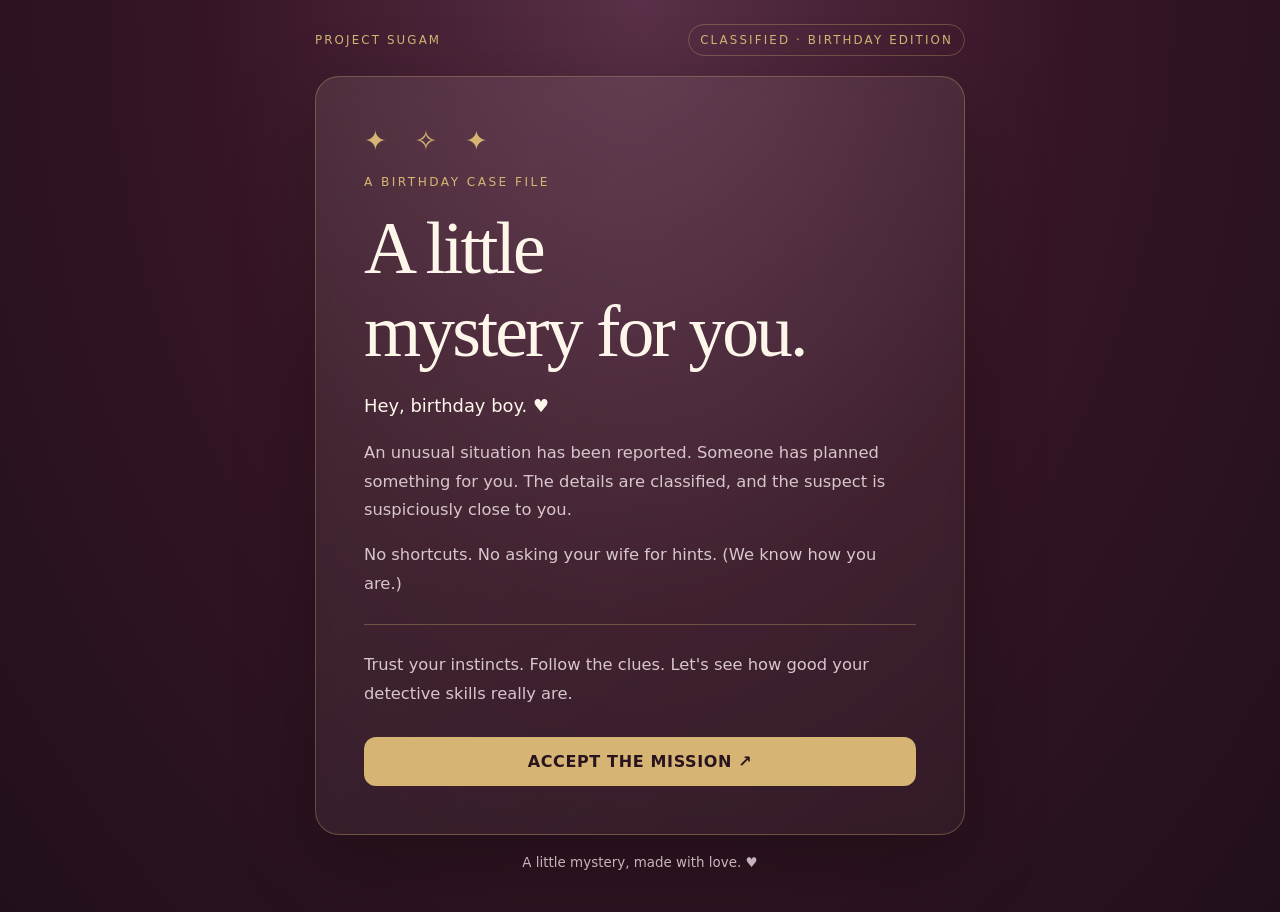
==== index.html @ d584cc53 "Add files via upload" ====
<!DOCTYPE html>
<html lang="en">
<head>
<meta charset="UTF-8">
<meta name="viewport" content="width=device-width, initial-scale=1">
<meta name="theme-color" content="#351525">
<title>Project SUGAM | A Little Mystery</title>
<style>
:root{--wine:#351525;--plum:#4a2338;--gold:#d6b574;--cream:#fff6eb;--muted:#d8c6ce;--card:rgba(255,246,235,.07);--line:rgba(214,181,116,.32)}
*{box-sizing:border-box}
body{margin:0;min-height:100vh;background:radial-gradient(ellipse at top,#593047 0%,#351525 48%,#21101b 100%);color:var(--cream);font-family:Inter,ui-sans-serif,system-ui,-apple-system,BlinkMacSystemFont,"Segoe UI",sans-serif;display:flex;align-items:center;justify-content:center;padding:24px}
.wrap{width:min(100%,650px);margin:auto}
.topline{display:flex;justify-content:space-between;align-items:center;gap:12px;color:var(--gold);font-size:.74rem;letter-spacing:.18em;text-transform:uppercase;margin:0 0 20px}
.badge{border:1px solid var(--line);border-radius:99px;padding:8px 11px;white-space:nowrap}
.card{border:1px solid var(--line);background:linear-gradient(145deg,rgba(255,246,235,.09),rgba(255,246,235,.035));border-radius:24px;padding:clamp(24px,6vw,48px);box-shadow:0 24px 80px rgba(0,0,0,.25);backdrop-filter:blur(8px)}
.eyebrow{color:var(--gold);font-size:.76rem;letter-spacing:.2em;text-transform:uppercase;margin:0 0 14px}
h1,h2{font-family:Georgia,"Times New Roman",serif;font-weight:500;line-height:1.12;margin:0 0 18px}
h1{font-size:clamp(2.6rem,9vw,4.6rem);letter-spacing:-.04em}
h2{font-size:clamp(2rem,7vw,3rem)}
p{line-height:1.75;color:var(--muted);font-size:1.02rem}
.lead{font-size:1.12rem;color:var(--cream)}
.rule{height:1px;background:var(--line);margin:26px 0}
button,.button{font:inherit;font-weight:700;letter-spacing:.04em;cursor:pointer;border:0;border-radius:12px;padding:15px 19px;background:var(--gold);color:#28131e;display:inline-flex;justify-content:center;align-items:center;text-decoration:none;transition:transform .2s,filter .2s;width:100%;margin-top:12px}
button:hover,.button:hover{transform:translateY(-2px);filter:brightness(1.05)}
.secondary{background:transparent;color:var(--cream);border:1px solid var(--line)}
label{display:block;color:var(--cream);font-size:.92rem;margin:22px 0 8px}
input{width:100%;padding:15px 16px;border-radius:12px;border:1px solid var(--line);background:rgba(0,0,0,.18);color:var(--cream);font:inherit;outline:none}
input:focus{border-color:var(--gold);box-shadow:0 0 0 3px rgba(214,181,116,.12)}
.feedback{min-height:26px;color:var(--gold);font-size:.92rem;margin:12px 0 0}
.ornament{color:var(--gold);font-size:1.7rem;margin:0 0 16px;letter-spacing:.35em}
.hidden{display:none!important}
.note{font-size:.84rem;color:var(--muted);opacity:.9}
.reveal{background:linear-gradient(145deg,rgba(214,181,116,.13),rgba(255,246,235,.04))}
.qr-placeholder{margin:24px auto 8px;padding:16px;border:1px dashed var(--line);border-radius:16px;text-align:center;max-width:260px;color:var(--gold)}
a{color:var(--gold)}
@media(max-width:480px){body{padding:14px}.topline{font-size:.64rem}.card{border-radius:19px}}
</style>
</head>
<body>
<main class="wrap">
  <div class="topline"><span>Project SUGAM</span><span class="badge">Classified · Birthday Edition</span></div>
  <section class="card" id="app" aria-live="polite"></section>
  <p class="note" style="text-align:center;margin-top:16px">A little mystery, made with love. ♥</p>
</main>
<script>
/*
  SETUP NOTE:
  1) Replace SONG_URL below with your private/shareable custom-song link.
  2) Open qr-cards.html after uploading this folder to hosting.
  3) QR links use ?stage=1 through ?stage=9.
*/
const SONG_URL = "PASTE_YOUR_CUSTOM_SONG_LINK_HERE";
const stages = {
  1: {
    title:"A familiar face",
    clue:"I have a face, but no eyes of my own. I copy your expressions without making a sound. You probably see me every morning. Where am I?",
    answers:["bathroom mirror","mirror","the mirror"],
    destination:"Go to the bathroom mirror. Look around carefully; your next scan is waiting there.",
    wrong:"Not quite, detective. Think about the silent copycat you meet in the morning. 😏"
  },
  2: {
    title:"The silent storytellers",
    clue:"I hold many worlds but never travel. My silent secrets are yours to unravel. My friends stand in rows, with stories to tell. Where do these paper storytellers gather?",
    answers:["bookshelf","book shelf","books","bookcase","the bookshelf"],
    destination:"Head to the bookshelf. Look for a small QR card tucked nearby.",
    wrong:"Close, but no case closed yet. Look for a home where stories stand side by side."
  },
  3: {
    title:"The everyday companions",
    clue:"Before you step out to conquer the day, your companions patiently wait. They come in pairs and never complain. Where do they stay?",
    answers:["shoe rack","shoes","shoe shelf","the shoe rack","entryway shoe rack"],
    destination:"Go to the shoe rack. Search carefully around the shoes and nearby boxes.",
    wrong:"Try again. They're a pair-loving bunch that helps you get out the door."
  },
  4: {
    title:"A chilly personality",
    clue:"I keep things fresh and have a chilly personality. I guard snacks, leftovers, and midnight decisions. What am I?",
    answers:["refrigerator","fridge","the fridge","the refrigerator"],
    destination:"Visit the refrigerator. Your next QR card is waiting nearby—not inside anything that could get wet.",
    wrong:"Brrr… you're looking for the place that keeps food cold."
  },
  5: {
    title:"The daily decision",
    clue:"Some things are folded, some hang with care. Some are favorites you choose to wear. Find the place where your daily outfit decisions live.",
    answers:["wardrobe","closet","clothes closet","the wardrobe","his wardrobe"],
    destination:"Go to your wardrobe and look behind the folded clothes for the next QR card.",
    wrong:"Not the laundry basket, detective. Think of where clothes are stored and chosen."
  },
  6: {
    title:"A well-earned break",
    clue:"I welcome movie nights, scrolling sessions, naps, and long conversations. I take the weight off your feet. Where am I?",
    answers:["sofa","couch","the sofa","the couch"],
    destination:"Head to the sofa. Check around the cushions and nearby side table for your next QR card.",
    wrong:"Take a seat and think about the comfiest spot in the living room."
  },
  7: {
    title:"The clever corner",
    clue:"Little lights blink, buttons click, and wires sometimes mysteriously disappear. A curious mind feels right at home here. Where should you investigate?",
    answers:["electronics area","desk","computer desk","gaming area","hobby area","electronics","tech area","his desk","work desk"],
    destination:"Go to your electronics, desk, or hobby area. Look around your usual gadgets for the next QR card.",
    wrong:"Think of the place where your gadgets, tech, or hobby gear live."
  },
  8: {
    title:"Where we gather",
    clue:"A place for stories, laughter, and something to eat. We gather here when it's time to dine. Where do our plates meet?",
    answers:["dining table","table","kitchen table","the dining table"],
    destination:"Go to the dining table. Look underneath or around it for your next QR card.",
    wrong:"You're hungry for the answer! Think of where we sit down for a meal."
  }
};
const app = document.getElementById("app");
const params = new URLSearchParams(window.location.search);
const stage = Number(params.get("stage") || 0);
const clean = s => s.toLowerCase().trim().replace(/[’']/g,"").replace(/[^a-z0-9 ]/g,"").replace(/\s+/g," ");
function home(){
 app.innerHTML = `<div class="ornament">✦ ✧ ✦</div><p class="eyebrow">A birthday case file</p><h1>A little<br>mystery for you.</h1>
 <p class="lead">Hey, birthday boy. ♥</p>
 <p>An unusual situation has been reported. Someone has planned something for you. The details are classified, and the suspect is suspiciously close to you.</p>
 <p>No shortcuts. No asking your wife for hints. (We know how you are.)</p>
 <div class="rule"></div><p>Trust your instincts. Follow the clues. Let's see how good your detective skills really are.</p>
 <button id="begin">ACCEPT THE MISSION ↗</button>`;
 document.getElementById("begin").onclick = () => { history.replaceState(null,"",location.pathname); showStage(0); };
}
function showStage(n){
 if(n===0){
   app.innerHTML = `<p class="eyebrow">Case file opened</p><h2>First things first…</h2><p class="lead">I have a face, but no eyes of my own.</p><p>I copy your expressions without making a sound. You probably see me every morning. Where am I?</p><label for="answer">Your best guess</label><input id="answer" autocomplete="off" placeholder="Type your answer…"><button id="check">SUBMIT ANSWER</button><p class="feedback" id="feedback"></p>`;
   document.getElementById("check").onclick = () => checkAnswer(["bathroom mirror","mirror","the mirror"],"Go to the bathroom mirror. Look around carefully; your first QR card is waiting there.","Think about the silent copycat you meet in the morning. 😏");
   document.getElementById("answer").addEventListener("keydown",e=>{if(e.key==="Enter")document.getElementById("check").click()});
   return;
 }
 if(n>=1 && n<=8){
   const s=stages[n];
   app.innerHTML = `<p class="eyebrow">A new lead</p><h2>${s.title}</h2><p class="lead">${s.clue}</p><div class="rule"></div><label for="answer">What is your answer?</label><input id="answer" autocomplete="off" placeholder="Type your answer…"><button id="check">CHECK MY ANSWER</button><p class="feedback" id="feedback"></p><p class="note">Hint: read it twice before accusing the furniture.</p>`;
   document.getElementById("check").onclick = () => checkAnswer(s.answers,s.destination,s.wrong);
   document.getElementById("answer").addEventListener("keydown",e=>{if(e.key==="Enter")document.getElementById("check").click()});
   return;
 }
 finalReveal();
}
function checkAnswer(answers,destination,wrong){
 const input = clean(document.getElementById("answer").value);
 const fb = document.getElementById("feedback");
 if(answers.some(a=>clean(a)===input)){
   fb.textContent = "Correct. Okay, detective… not bad. 😏";
   const old = document.getElementById("destination");
   if(old)old.remove();
   const p=document.createElement("p");p.id="destination";p.className="lead";p.style.marginTop="18px";p.textContent=destination;
   document.getElementById("check").after(p);
   document.getElementById("check").textContent="CASE NOTE RECEIVED ✓";
   document.getElementById("check").disabled=true;
 } else {
   fb.textContent=wrong;
   const inputEl=document.getElementById("answer");
   inputEl.focus();
 }
}
function finalReveal(){
 const songAvailable = SONG_URL && SONG_URL !== "PASTE_YOUR_CUSTOM_SONG_LINK_HERE";
 app.innerHTML = `<div class="ornament">♥ ✦ ♥</div><p class="eyebrow">Case closed</p><h1>For my Sugam.</h1>
 <p class="lead">You followed the clues. You trusted your instincts. And you made it here.</p>
 <div class="rule"></div>
 <p>Some surprises make you smile. Some memories make you laugh. And some people make every ordinary day feel special.</p>
 <p>We've shared little moments, laughter, and dreams—and built a life that's ours. I wanted to give you something that wasn't just another thing to unwrap, but something made especially for you.</p>
 <p class="lead">Happy Birthday, my love.<br><strong style="color:var(--gold);font-weight:500">I'd choose you, every single time. ♥</strong></p>
 <div class="rule"></div>
 <p class="eyebrow">A little piece of my heart</p>
 <p>Put on your headphones, then scan the song card I left for you—or open the song below.</p>
 ${songAvailable ? `<a class="button" href="${SONG_URL}" target="_blank" rel="noopener">LISTEN TO YOUR SONG ♫</a>` : `<div class="qr-placeholder">Your custom song link goes here<br><span class="note">Add it in index.html before publishing.</span></div>`}
 <p class="note">P.S. You may now ask your wife for hints. The investigation is officially over. 😉</p>`;
}
if(stage===9){finalReveal();} else if(stage>=1 && stage<=8){showStage(stage);} else {home();}
</script>
</body>
</html>
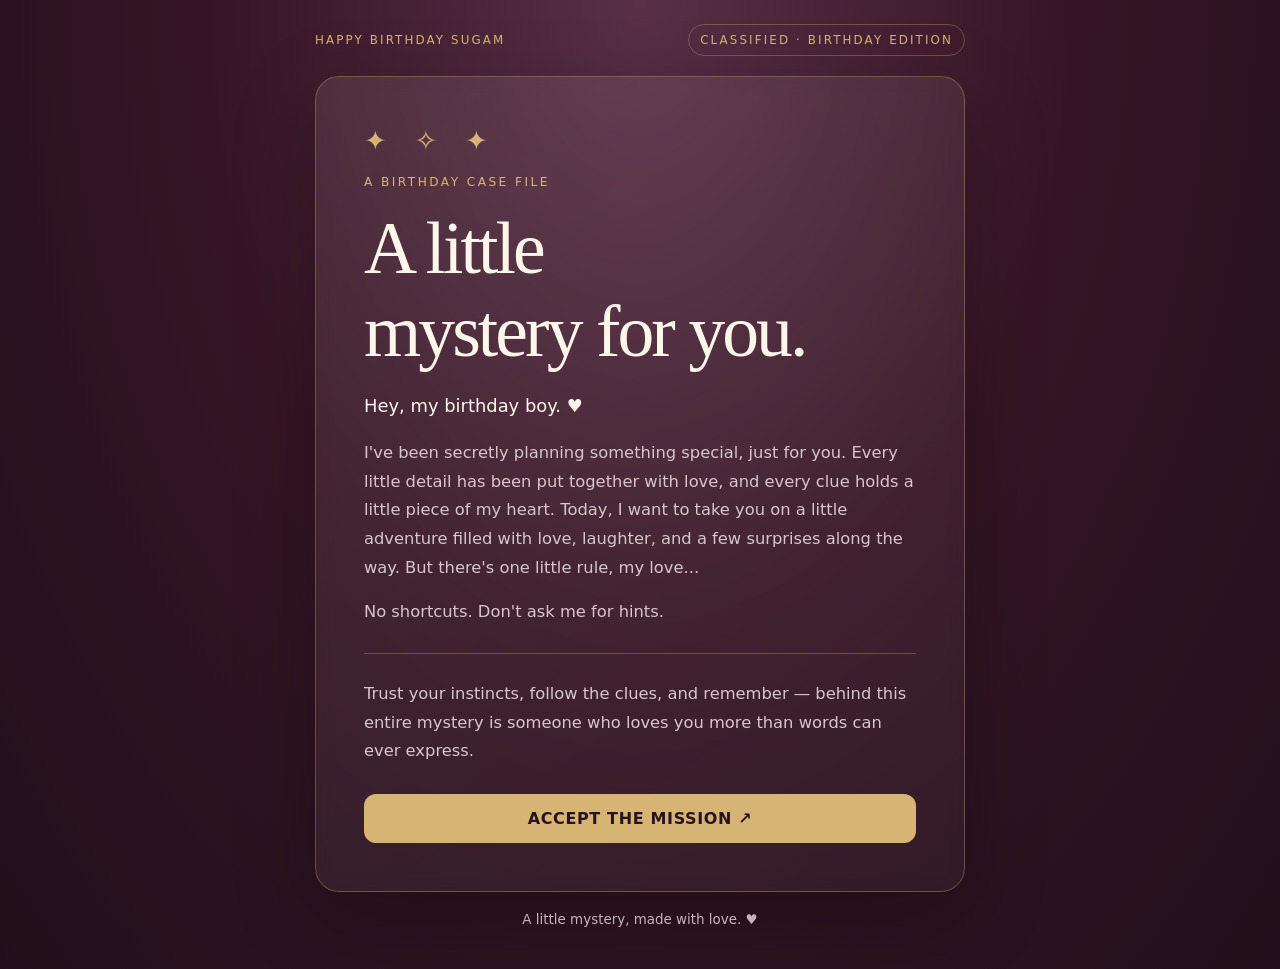
==== commit b1ddd0fa: "Add files via upload" ====
--- a/index.html
+++ b/index.html
@@ -1,174 +1,41 @@
-<!DOCTYPE html>
+<!doctype html>
 <html lang="en">
-<head>
-<meta charset="UTF-8">
-<meta name="viewport" content="width=device-width, initial-scale=1">
-<meta name="theme-color" content="#351525">
-<title>Project SUGAM | A Little Mystery</title>
-<style>
-:root{--wine:#351525;--plum:#4a2338;--gold:#d6b574;--cream:#fff6eb;--muted:#d8c6ce;--card:rgba(255,246,235,.07);--line:rgba(214,181,116,.32)}
-*{box-sizing:border-box}
-body{margin:0;min-height:100vh;background:radial-gradient(ellipse at top,#593047 0%,#351525 48%,#21101b 100%);color:var(--cream);font-family:Inter,ui-sans-serif,system-ui,-apple-system,BlinkMacSystemFont,"Segoe UI",sans-serif;display:flex;align-items:center;justify-content:center;padding:24px}
-.wrap{width:min(100%,650px);margin:auto}
-.topline{display:flex;justify-content:space-between;align-items:center;gap:12px;color:var(--gold);font-size:.74rem;letter-spacing:.18em;text-transform:uppercase;margin:0 0 20px}
-.badge{border:1px solid var(--line);border-radius:99px;padding:8px 11px;white-space:nowrap}
-.card{border:1px solid var(--line);background:linear-gradient(145deg,rgba(255,246,235,.09),rgba(255,246,235,.035));border-radius:24px;padding:clamp(24px,6vw,48px);box-shadow:0 24px 80px rgba(0,0,0,.25);backdrop-filter:blur(8px)}
-.eyebrow{color:var(--gold);font-size:.76rem;letter-spacing:.2em;text-transform:uppercase;margin:0 0 14px}
-h1,h2{font-family:Georgia,"Times New Roman",serif;font-weight:500;line-height:1.12;margin:0 0 18px}
-h1{font-size:clamp(2.6rem,9vw,4.6rem);letter-spacing:-.04em}
-h2{font-size:clamp(2rem,7vw,3rem)}
-p{line-height:1.75;color:var(--muted);font-size:1.02rem}
-.lead{font-size:1.12rem;color:var(--cream)}
-.rule{height:1px;background:var(--line);margin:26px 0}
-button,.button{font:inherit;font-weight:700;letter-spacing:.04em;cursor:pointer;border:0;border-radius:12px;padding:15px 19px;background:var(--gold);color:#28131e;display:inline-flex;justify-content:center;align-items:center;text-decoration:none;transition:transform .2s,filter .2s;width:100%;margin-top:12px}
-button:hover,.button:hover{transform:translateY(-2px);filter:brightness(1.05)}
-.secondary{background:transparent;color:var(--cream);border:1px solid var(--line)}
-label{display:block;color:var(--cream);font-size:.92rem;margin:22px 0 8px}
-input{width:100%;padding:15px 16px;border-radius:12px;border:1px solid var(--line);background:rgba(0,0,0,.18);color:var(--cream);font:inherit;outline:none}
-input:focus{border-color:var(--gold);box-shadow:0 0 0 3px rgba(214,181,116,.12)}
-.feedback{min-height:26px;color:var(--gold);font-size:.92rem;margin:12px 0 0}
-.ornament{color:var(--gold);font-size:1.7rem;margin:0 0 16px;letter-spacing:.35em}
-.hidden{display:none!important}
-.note{font-size:.84rem;color:var(--muted);opacity:.9}
-.reveal{background:linear-gradient(145deg,rgba(214,181,116,.13),rgba(255,246,235,.04))}
-.qr-placeholder{margin:24px auto 8px;padding:16px;border:1px dashed var(--line);border-radius:16px;text-align:center;max-width:260px;color:var(--gold)}
-a{color:var(--gold)}
-@media(max-width:480px){body{padding:14px}.topline{font-size:.64rem}.card{border-radius:19px}}
-</style>
-</head>
-<body>
-<main class="wrap">
-  <div class="topline"><span>Project SUGAM</span><span class="badge">Classified · Birthday Edition</span></div>
-  <section class="card" id="app" aria-live="polite"></section>
-  <p class="note" style="text-align:center;margin-top:16px">A little mystery, made with love. ♥</p>
-</main>
-<script>
-/*
-  SETUP NOTE:
-  1) Replace SONG_URL below with your private/shareable custom-song link.
-  2) Open qr-cards.html after uploading this folder to hosting.
-  3) QR links use ?stage=1 through ?stage=9.
-*/
-const SONG_URL = "PASTE_YOUR_CUSTOM_SONG_LINK_HERE";
-const stages = {
-  1: {
-    title:"A familiar face",
-    clue:"I have a face, but no eyes of my own. I copy your expressions without making a sound. You probably see me every morning. Where am I?",
-    answers:["bathroom mirror","mirror","the mirror"],
-    destination:"Go to the bathroom mirror. Look around carefully; your next scan is waiting there.",
-    wrong:"Not quite, detective. Think about the silent copycat you meet in the morning. 😏"
-  },
-  2: {
-    title:"The silent storytellers",
-    clue:"I hold many worlds but never travel. My silent secrets are yours to unravel. My friends stand in rows, with stories to tell. Where do these paper storytellers gather?",
-    answers:["bookshelf","book shelf","books","bookcase","the bookshelf"],
-    destination:"Head to the bookshelf. Look for a small QR card tucked nearby.",
-    wrong:"Close, but no case closed yet. Look for a home where stories stand side by side."
-  },
-  3: {
-    title:"The everyday companions",
-    clue:"Before you step out to conquer the day, your companions patiently wait. They come in pairs and never complain. Where do they stay?",
-    answers:["shoe rack","shoes","shoe shelf","the shoe rack","entryway shoe rack"],
-    destination:"Go to the shoe rack. Search carefully around the shoes and nearby boxes.",
-    wrong:"Try again. They're a pair-loving bunch that helps you get out the door."
-  },
-  4: {
-    title:"A chilly personality",
-    clue:"I keep things fresh and have a chilly personality. I guard snacks, leftovers, and midnight decisions. What am I?",
-    answers:["refrigerator","fridge","the fridge","the refrigerator"],
-    destination:"Visit the refrigerator. Your next QR card is waiting nearby—not inside anything that could get wet.",
-    wrong:"Brrr… you're looking for the place that keeps food cold."
-  },
-  5: {
-    title:"The daily decision",
-    clue:"Some things are folded, some hang with care. Some are favorites you choose to wear. Find the place where your daily outfit decisions live.",
-    answers:["wardrobe","closet","clothes closet","the wardrobe","his wardrobe"],
-    destination:"Go to your wardrobe and look behind the folded clothes for the next QR card.",
-    wrong:"Not the laundry basket, detective. Think of where clothes are stored and chosen."
-  },
-  6: {
-    title:"A well-earned break",
-    clue:"I welcome movie nights, scrolling sessions, naps, and long conversations. I take the weight off your feet. Where am I?",
-    answers:["sofa","couch","the sofa","the couch"],
-    destination:"Head to the sofa. Check around the cushions and nearby side table for your next QR card.",
-    wrong:"Take a seat and think about the comfiest spot in the living room."
-  },
-  7: {
-    title:"The clever corner",
-    clue:"Little lights blink, buttons click, and wires sometimes mysteriously disappear. A curious mind feels right at home here. Where should you investigate?",
-    answers:["electronics area","desk","computer desk","gaming area","hobby area","electronics","tech area","his desk","work desk"],
-    destination:"Go to your electronics, desk, or hobby area. Look around your usual gadgets for the next QR card.",
-    wrong:"Think of the place where your gadgets, tech, or hobby gear live."
-  },
-  8: {
-    title:"Where we gather",
-    clue:"A place for stories, laughter, and something to eat. We gather here when it's time to dine. Where do our plates meet?",
-    answers:["dining table","table","kitchen table","the dining table"],
-    destination:"Go to the dining table. Look underneath or around it for your next QR card.",
-    wrong:"You're hungry for the answer! Think of where we sit down for a meal."
-  }
-};
-const app = document.getElementById("app");
-const params = new URLSearchParams(window.location.search);
-const stage = Number(params.get("stage") || 0);
-const clean = s => s.toLowerCase().trim().replace(/[’']/g,"").replace(/[^a-z0-9 ]/g,"").replace(/\s+/g," ");
-function home(){
- app.innerHTML = `<div class="ornament">✦ ✧ ✦</div><p class="eyebrow">A birthday case file</p><h1>A little<br>mystery for you.</h1>
- <p class="lead">Hey, birthday boy. ♥</p>
- <p>An unusual situation has been reported. Someone has planned something for you. The details are classified, and the suspect is suspiciously close to you.</p>
- <p>No shortcuts. No asking your wife for hints. (We know how you are.)</p>
- <div class="rule"></div><p>Trust your instincts. Follow the clues. Let's see how good your detective skills really are.</p>
- <button id="begin">ACCEPT THE MISSION ↗</button>`;
- document.getElementById("begin").onclick = () => { history.replaceState(null,"",location.pathname); showStage(0); };
-}
-function showStage(n){
- if(n===0){
-   app.innerHTML = `<p class="eyebrow">Case file opened</p><h2>First things first…</h2><p class="lead">I have a face, but no eyes of my own.</p><p>I copy your expressions without making a sound. You probably see me every morning. Where am I?</p><label for="answer">Your best guess</label><input id="answer" autocomplete="off" placeholder="Type your answer…"><button id="check">SUBMIT ANSWER</button><p class="feedback" id="feedback"></p>`;
-   document.getElementById("check").onclick = () => checkAnswer(["bathroom mirror","mirror","the mirror"],"Go to the bathroom mirror. Look around carefully; your first QR card is waiting there.","Think about the silent copycat you meet in the morning. 😏");
-   document.getElementById("answer").addEventListener("keydown",e=>{if(e.key==="Enter")document.getElementById("check").click()});
-   return;
- }
- if(n>=1 && n<=8){
-   const s=stages[n];
-   app.innerHTML = `<p class="eyebrow">A new lead</p><h2>${s.title}</h2><p class="lead">${s.clue}</p><div class="rule"></div><label for="answer">What is your answer?</label><input id="answer" autocomplete="off" placeholder="Type your answer…"><button id="check">CHECK MY ANSWER</button><p class="feedback" id="feedback"></p><p class="note">Hint: read it twice before accusing the furniture.</p>`;
-   document.getElementById("check").onclick = () => checkAnswer(s.answers,s.destination,s.wrong);
-   document.getElementById("answer").addEventListener("keydown",e=>{if(e.key==="Enter")document.getElementById("check").click()});
-   return;
- }
- finalReveal();
-}
-function checkAnswer(answers,destination,wrong){
- const input = clean(document.getElementById("answer").value);
- const fb = document.getElementById("feedback");
- if(answers.some(a=>clean(a)===input)){
-   fb.textContent = "Correct. Okay, detective… not bad. 😏";
-   const old = document.getElementById("destination");
-   if(old)old.remove();
-   const p=document.createElement("p");p.id="destination";p.className="lead";p.style.marginTop="18px";p.textContent=destination;
-   document.getElementById("check").after(p);
-   document.getElementById("check").textContent="CASE NOTE RECEIVED ✓";
-   document.getElementById("check").disabled=true;
- } else {
-   fb.textContent=wrong;
-   const inputEl=document.getElementById("answer");
-   inputEl.focus();
- }
-}
-function finalReveal(){
- const songAvailable = SONG_URL && SONG_URL !== "PASTE_YOUR_CUSTOM_SONG_LINK_HERE";
- app.innerHTML = `<div class="ornament">♥ ✦ ♥</div><p class="eyebrow">Case closed</p><h1>For my Sugam.</h1>
- <p class="lead">You followed the clues. You trusted your instincts. And you made it here.</p>
- <div class="rule"></div>
- <p>Some surprises make you smile. Some memories make you laugh. And some people make every ordinary day feel special.</p>
- <p>We've shared little moments, laughter, and dreams—and built a life that's ours. I wanted to give you something that wasn't just another thing to unwrap, but something made especially for you.</p>
- <p class="lead">Happy Birthday, my love.<br><strong style="color:var(--gold);font-weight:500">I'd choose you, every single time. ♥</strong></p>
- <div class="rule"></div>
- <p class="eyebrow">A little piece of my heart</p>
- <p>Put on your headphones, then scan the song card I left for you—or open the song below.</p>
- ${songAvailable ? `<a class="button" href="${SONG_URL}" target="_blank" rel="noopener">LISTEN TO YOUR SONG ♫</a>` : `<div class="qr-placeholder">Your custom song link goes here<br><span class="note">Add it in index.html before publishing.</span></div>`}
- <p class="note">P.S. You may now ask your wife for hints. The investigation is officially over. 😉</p>`;
-}
-if(stage===9){finalReveal();} else if(stage>=1 && stage<=8){showStage(stage);} else {home();}
-</script>
-</body>
+  <head>
+    <meta charset="UTF-8" />
+    <meta name="viewport" content="width=device-width, initial-scale=1" />
+    <meta name="theme-color" content="#351525" />
+    <title>Project SUGAM | A Little Mystery</title>
+    <link rel="stylesheet" href="style.css" />
+  </head>
+  <body>
+    <main class="wrap">
+      <div class="topline">
+        <span>Happy Birthday Sugam</span
+        ><span class="badge">Classified · Birthday Edition</span>
+      </div>
+      <section class="card" id="app" aria-live="polite"></section>
+      <p class="note" style="text-align: center; margin-top: 16px">
+        A little mystery, made with love. ♥
+      </p>
+    </main>
+    <div
+      id="celebration"
+      role="dialog"
+      aria-modal="true"
+      aria-labelledby="party-title"
+    >
+      <div class="celebration-content">
+        <div class="party-icon" aria-hidden="true">🎉 🎈 ✨</div>
+        <p class="eyebrow">Happy Birthday Sugam · Special checkpoint</p>
+        <h2 id="party-title">You found it, detective!</h2>
+        <p class="lead" id="party-message">
+          A little surprise is waiting for you. Enjoy this moment! ♥
+        </p>
+        <button id="party-continue" type="button">
+          CONTINUE THE MISSION ↗
+        </button>
+      </div>
+    </div>
+    <script src="script.js" defer></script>
+  </body>
 </html>
--- a/style.css
+++ b/style.css
@@ -0,0 +1,41 @@
+:root{--wine:#351525;--plum:#4a2338;--gold:#d6b574;--cream:#fff6eb;--muted:#d8c6ce;--card:rgba(255,246,235,.07);--line:rgba(214,181,116,.32)}
+*{box-sizing:border-box}
+body{margin:0;min-height:100vh;background:radial-gradient(ellipse at top,#593047 0%,#351525 48%,#21101b 100%);color:var(--cream);font-family:Inter,ui-sans-serif,system-ui,-apple-system,BlinkMacSystemFont,"Segoe UI",sans-serif;display:flex;align-items:center;justify-content:center;padding:24px}
+.wrap{width:min(100%,650px);margin:auto}
+.topline{display:flex;justify-content:space-between;align-items:center;gap:12px;color:var(--gold);font-size:.74rem;letter-spacing:.18em;text-transform:uppercase;margin:0 0 20px}
+.badge{border:1px solid var(--line);border-radius:99px;padding:8px 11px;white-space:nowrap}
+.card{border:1px solid var(--line);background:linear-gradient(145deg,rgba(255,246,235,.09),rgba(255,246,235,.035));border-radius:24px;padding:clamp(24px,6vw,48px);box-shadow:0 24px 80px rgba(0,0,0,.25);backdrop-filter:blur(8px)}
+.eyebrow{color:var(--gold);font-size:.76rem;letter-spacing:.2em;text-transform:uppercase;margin:0 0 14px}
+h1,h2{font-family:Georgia,"Times New Roman",serif;font-weight:500;line-height:1.12;margin:0 0 18px}
+h1{font-size:clamp(2.6rem,9vw,4.6rem);letter-spacing:-.04em}
+h2{font-size:clamp(2rem,7vw,3rem)}
+p{line-height:1.75;color:var(--muted);font-size:1.02rem}
+.lead{font-size:1.12rem;color:var(--cream)}
+.rule{height:1px;background:var(--line);margin:26px 0}
+button,.button{font:inherit;font-weight:700;letter-spacing:.04em;cursor:pointer;border:0;border-radius:12px;padding:15px 19px;background:var(--gold);color:#28131e;display:inline-flex;justify-content:center;align-items:center;text-decoration:none;transition:transform .2s,filter .2s;width:100%;margin-top:12px}
+button:hover,.button:hover{transform:translateY(-2px);filter:brightness(1.05)}
+.secondary{background:transparent;color:var(--cream);border:1px solid var(--line)}
+label{display:block;color:var(--cream);font-size:.92rem;margin:22px 0 8px}
+input{width:100%;padding:15px 16px;border-radius:12px;border:1px solid var(--line);background:rgba(0,0,0,.18);color:var(--cream);font:inherit;outline:none}
+input:focus{border-color:var(--gold);box-shadow:0 0 0 3px rgba(214,181,116,.12)}
+.feedback{min-height:26px;color:var(--gold);font-size:.92rem;margin:12px 0 0}
+.ornament{color:var(--gold);font-size:1.7rem;margin:0 0 16px;letter-spacing:.35em}
+.hidden{display:none!important}
+.note{font-size:.84rem;color:var(--muted);opacity:.9}
+.reveal{background:linear-gradient(145deg,rgba(214,181,116,.13),rgba(255,246,235,.04))}
+.qr-placeholder{margin:24px auto 8px;padding:16px;border:1px dashed var(--line);border-radius:16px;text-align:center;max-width:260px;color:var(--gold)}
+a{color:var(--gold)}
+@media(max-width:480px){body{padding:14px}.topline{font-size:.64rem}.card{border-radius:19px}}
+
+/* Celebration: matches the existing wine-and-gold birthday theme */
+#celebration{position:fixed;inset:0;z-index:1000;background:rgba(33,16,27,.96);display:none;align-items:center;justify-content:center;text-align:center;padding:24px;overflow:hidden}
+#celebration.active{display:flex}
+#celebration .celebration-content{position:relative;z-index:2;max-width:520px;animation:partyPop .65s ease both}
+#celebration h2{color:var(--cream)}
+#celebration .party-icon{font-size:3.4rem;margin-bottom:18px}
+#celebration .party-piece{position:absolute;top:-60px;pointer-events:none;animation:partyFall linear forwards}
+#celebration .party-balloon{position:absolute;bottom:-90px;pointer-events:none;animation:partyFloat linear forwards}
+@keyframes partyFall{to{transform:translateY(115vh) rotate(650deg);opacity:0}}
+@keyframes partyFloat{to{transform:translateY(-120vh) rotate(15deg);opacity:0}}
+@keyframes partyPop{from{transform:scale(.75);opacity:0}to{transform:scale(1);opacity:1}}
+@media(prefers-reduced-motion:reduce){#celebration .party-piece,#celebration .party-balloon{animation:none;display:none}#celebration .celebration-content{animation:none}}
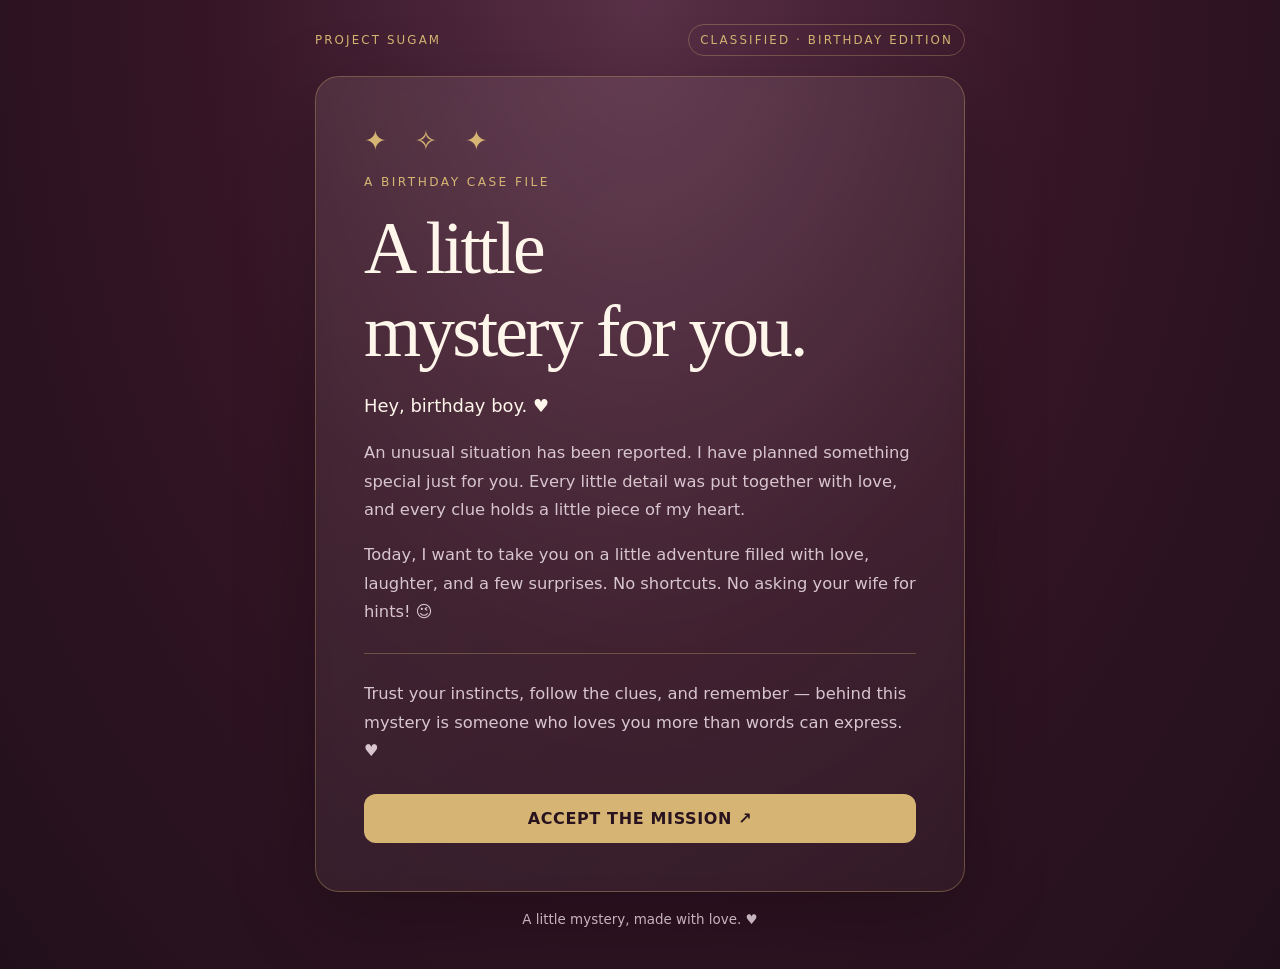
==== commit 3581344c: "Add files via upload" ====
--- a/index.html
+++ b/index.html
@@ -1,41 +1,27 @@
-<!doctype html>
+<!DOCTYPE html>
 <html lang="en">
-  <head>
-    <meta charset="UTF-8" />
-    <meta name="viewport" content="width=device-width, initial-scale=1" />
-    <meta name="theme-color" content="#351525" />
-    <title>Project SUGAM | A Little Mystery</title>
-    <link rel="stylesheet" href="style.css" />
-  </head>
-  <body>
-    <main class="wrap">
-      <div class="topline">
-        <span>Happy Birthday Sugam</span
-        ><span class="badge">Classified · Birthday Edition</span>
-      </div>
-      <section class="card" id="app" aria-live="polite"></section>
-      <p class="note" style="text-align: center; margin-top: 16px">
-        A little mystery, made with love. ♥
-      </p>
-    </main>
-    <div
-      id="celebration"
-      role="dialog"
-      aria-modal="true"
-      aria-labelledby="party-title"
-    >
-      <div class="celebration-content">
-        <div class="party-icon" aria-hidden="true">🎉 🎈 ✨</div>
-        <p class="eyebrow">Happy Birthday Sugam · Special checkpoint</p>
-        <h2 id="party-title">You found it, detective!</h2>
-        <p class="lead" id="party-message">
-          A little surprise is waiting for you. Enjoy this moment! ♥
-        </p>
-        <button id="party-continue" type="button">
-          CONTINUE THE MISSION ↗
-        </button>
-      </div>
-    </div>
-    <script src="script.js" defer></script>
-  </body>
+<head>
+<meta charset="UTF-8">
+<meta name="viewport" content="width=device-width, initial-scale=1">
+<meta name="theme-color" content="#351525">
+<title>Project SUGAM | A Little Mystery</title>
+<link rel="stylesheet" href="style.css">
+</head>
+<body>
+<main class="wrap">
+  <div class="topline"><span>Project SUGAM</span><span class="badge">Classified · Birthday Edition</span></div>
+  <section class="card" id="app" aria-live="polite"></section>
+  <p class="note" style="text-align:center;margin-top:16px">A little mystery, made with love. ♥</p>
+</main>
+<div id="celebration" role="dialog" aria-modal="true" aria-labelledby="party-title">
+  <div class="celebration-content">
+    <div class="party-icon" aria-hidden="true">🎉 🎈 ✨</div>
+    <p class="eyebrow">Project SUGAM · Special checkpoint</p>
+    <h2 id="party-title">You found it, detective!</h2>
+    <p class="lead" id="party-message">A little surprise is waiting for you. Enjoy this moment! ♥</p>
+    <button id="party-continue" type="button">CONTINUE THE MISSION ↗</button>
+  </div>
+</div>
+<script src="script.js" defer></script>
+</body>
 </html>
